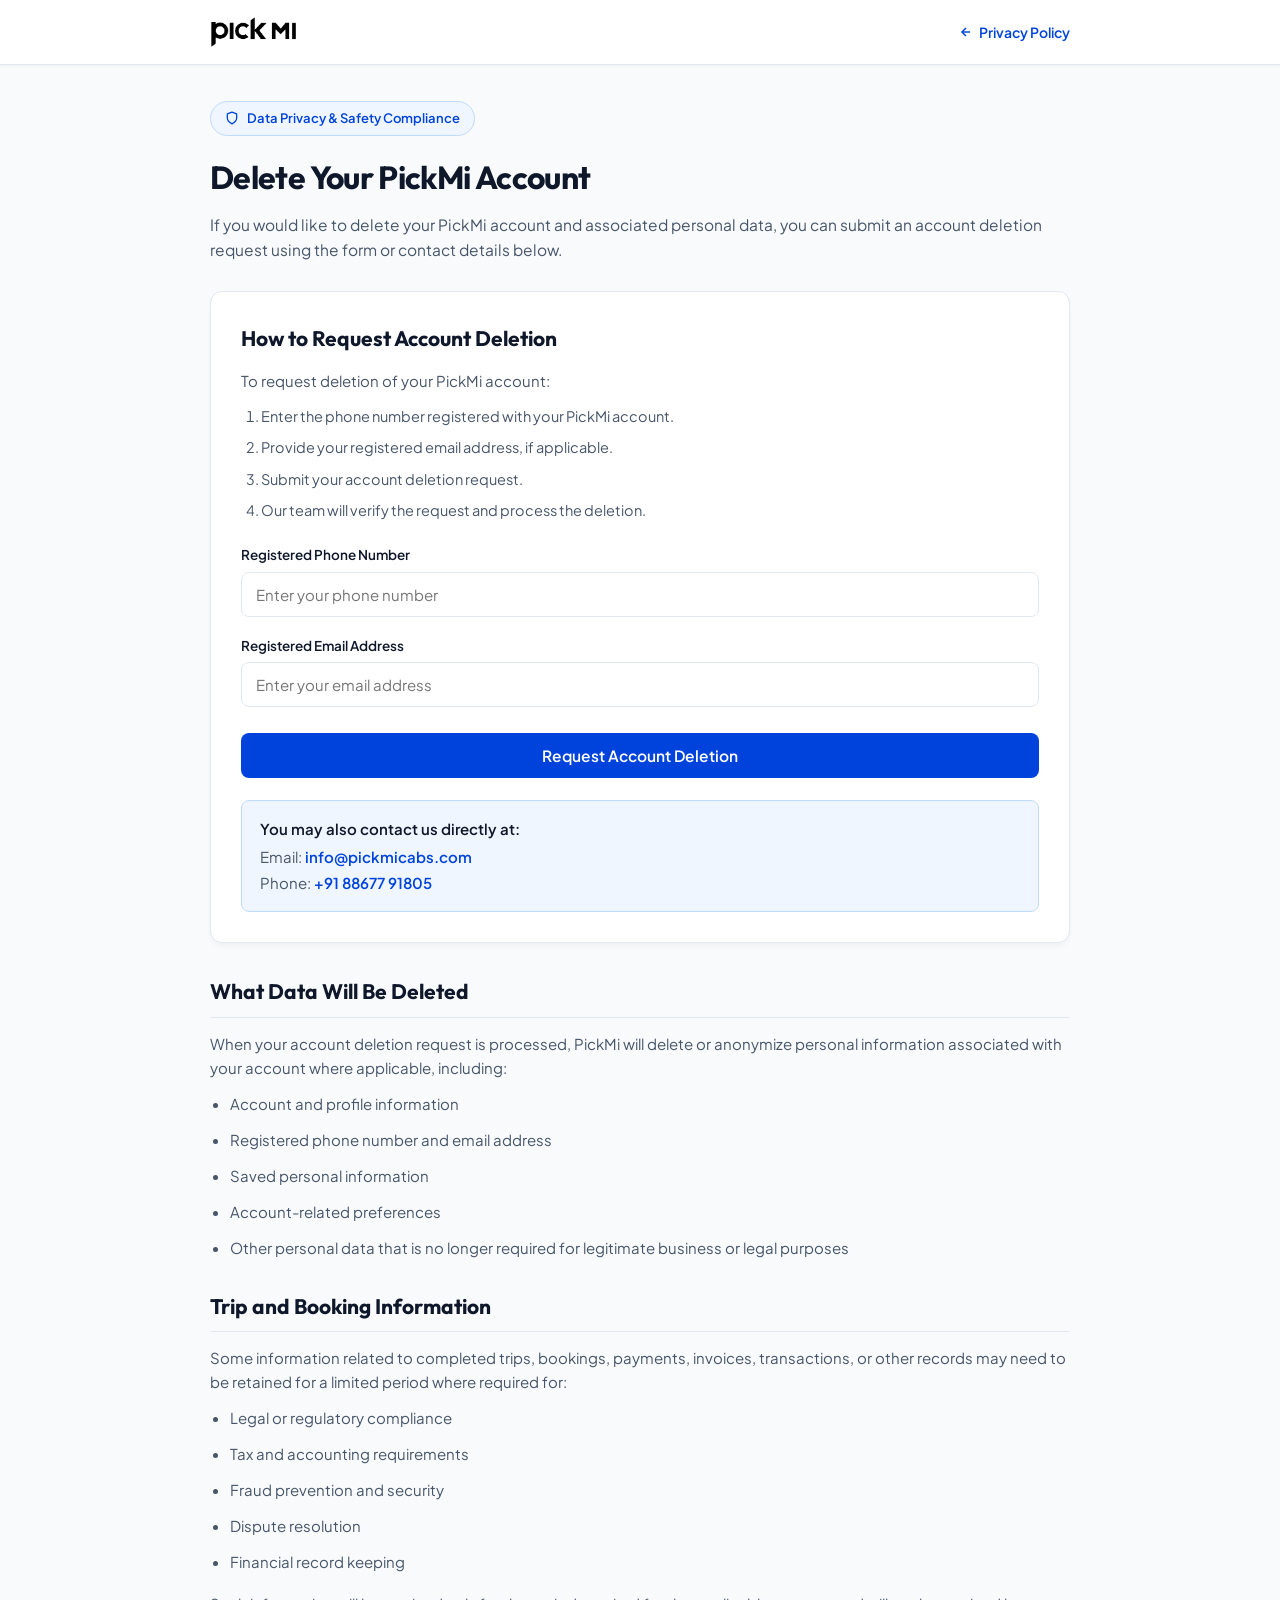
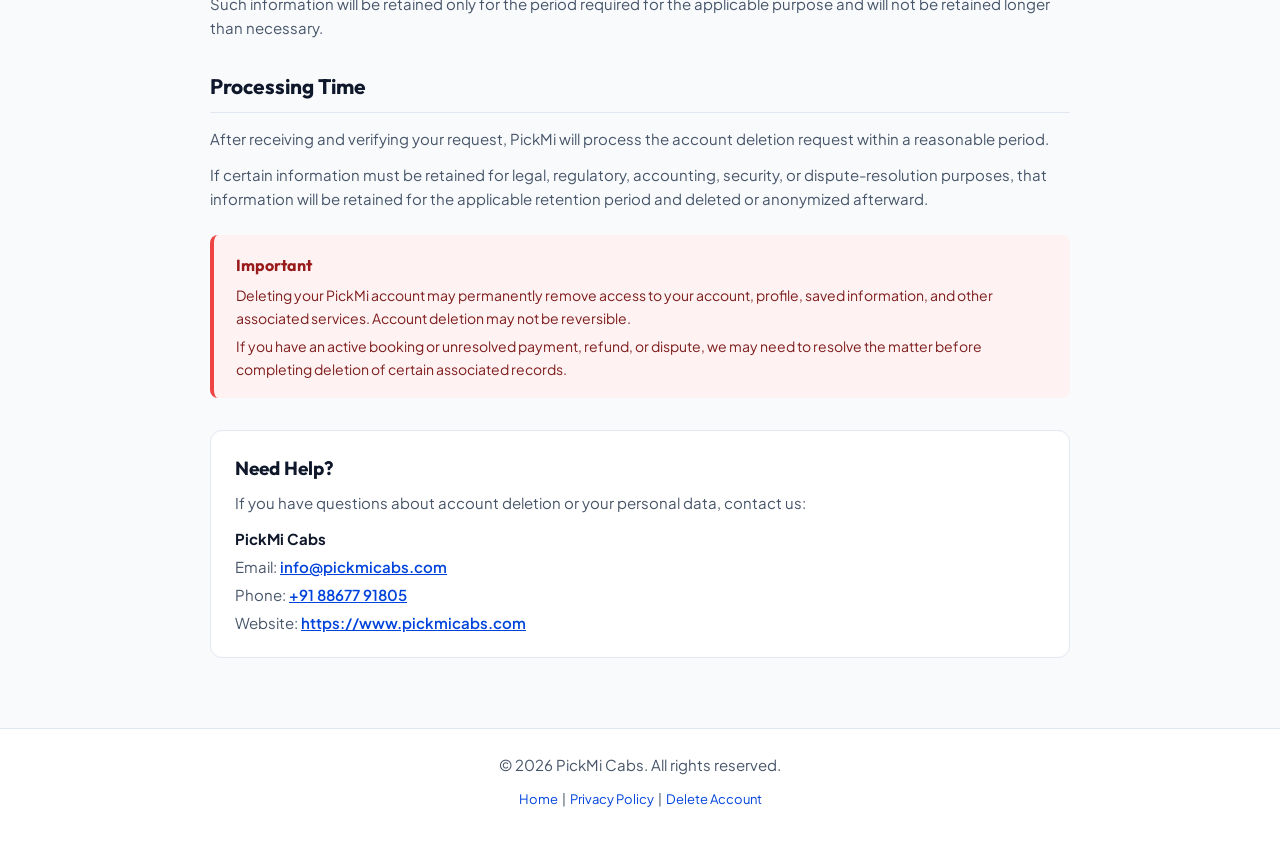
==== account-deletion.html @ 015c2fef "feat: Pickmi Cabs website with privacy policy, account deletion, and updated hero banner" ====
<!DOCTYPE html>
<html lang="en">
<head>
  <meta charset="UTF-8">
  <meta name="viewport" content="width=device-width, initial-scale=1.0">
  <title>Delete Your PickMi Account | Pickmi Cabs</title>
  <meta name="description" content="Submit an account deletion request for your PickMi account and associated personal data. Compliant with Google Play &amp; App Store Data Safety policy requirements.">
  <meta name="keywords" content="PickMi delete account, PickMi account deletion request, PickMi privacy, remove account data">
  <link rel="canonical" href="https://www.pickmicabs.com/account-deletion.html">

  <!-- Favicon -->
  <link rel="icon" type="image/png" href="assets/logo.png">

  <!-- Google Fonts -->
  <link rel="preconnect" href="https://fonts.googleapis.com">
  <link rel="preconnect" href="https://fonts.gstatic.com" crossorigin>
  <link href="https://fonts.googleapis.com/css2?family=Outfit:wght@500;600;700;800&family=Plus+Jakarta+Sans:wght@400;500;600;700&display=swap" rel="stylesheet">

  <style>
    :root {
      --primary: #0043DC;
      --primary-hover: #0033B3;
      --success: #10B981;
      --danger: #EF4444;
      --text-main: #0F172A;
      --text-muted: #475569;
      --bg-body: #F8FAFC;
      --bg-card: #FFFFFF;
      --border: #E2E8F0;
      --radius: 12px;
    }

    * { box-sizing: border-box; margin: 0; padding: 0; }

    body {
      font-family: 'Plus Jakarta Sans', -apple-system, BlinkMacSystemFont, 'Segoe UI', Roboto, sans-serif;
      background-color: var(--bg-body);
      color: var(--text-main);
      line-height: 1.6;
      -webkit-font-smoothing: antialiased;
    }

    header {
      border-bottom: 1px solid var(--border);
      padding: 16px 0;
      background: #FFFFFF;
      position: sticky;
      top: 0;
      z-index: 100;
      box-shadow: 0 1px 3px rgba(0,0,0,0.05);
    }

    .header-container {
      max-width: 900px;
      margin: 0 auto;
      padding: 0 20px;
      display: flex;
      align-items: center;
      justify-content: space-between;
    }

    .brand-link {
      display: inline-flex;
      align-items: center;
      text-decoration: none;
    }

    .brand-logo {
      height: 32px;
      width: auto;
      display: block;
    }

    .brand-text {
      font-family: 'Outfit', sans-serif;
      font-size: 24px;
      font-weight: 700;
      color: #0F172A;
    }

    .brand-text span { color: var(--primary); }

    .nav-back {
      font-size: 14px;
      font-weight: 600;
      color: var(--primary);
      text-decoration: none;
      display: inline-flex;
      align-items: center;
      gap: 6px;
    }
    .nav-back:hover { text-decoration: underline; }

    .container {
      max-width: 900px;
      margin: 36px auto 70px;
      padding: 0 20px;
    }

    .hero-badge {
      display: inline-flex;
      align-items: center;
      gap: 8px;
      background: #EFF6FF;
      color: var(--primary);
      border: 1px solid #BFDBFE;
      padding: 6px 14px;
      border-radius: 999px;
      font-size: 13px;
      font-weight: 600;
      margin-bottom: 16px;
    }

    .hero-badge svg {
      width: 14px;
      height: 14px;
    }

    h1 {
      font-family: 'Outfit', sans-serif;
      font-size: 32px;
      font-weight: 700;
      color: var(--text-main);
      margin-bottom: 10px;
      letter-spacing: -0.02em;
    }

    .subtitle {
      font-size: 15.5px;
      color: var(--text-muted);
      margin-bottom: 28px;
    }

    .card {
      background: var(--bg-card);
      border: 1px solid var(--border);
      border-radius: var(--radius);
      padding: 30px;
      box-shadow: 0 4px 6px -1px rgba(0, 0, 0, 0.04);
      margin-bottom: 32px;
    }

    .card-title {
      font-family: 'Outfit', sans-serif;
      font-size: 21px;
      font-weight: 700;
      margin-bottom: 14px;
      color: var(--text-main);
    }

    .instructions-list {
      margin-bottom: 22px;
      padding-left: 20px;
    }

    .instructions-list li {
      color: var(--text-muted);
      font-size: 14.5px;
      margin-bottom: 8px;
    }

    .form-group {
      margin-bottom: 18px;
    }

    .form-label {
      display: block;
      font-size: 13.5px;
      font-weight: 600;
      color: var(--text-main);
      margin-bottom: 6px;
    }

    .form-control {
      width: 100%;
      padding: 12px 14px;
      border: 1px solid var(--border);
      border-radius: 8px;
      font-size: 15px;
      font-family: inherit;
      color: var(--text-main);
      background-color: #FFFFFF;
      transition: border-color 0.2s, box-shadow 0.2s;
    }

    .form-control:focus {
      outline: none;
      border-color: var(--primary);
      box-shadow: 0 0 0 3px rgba(0, 67, 220, 0.15);
    }

    .btn-submit {
      width: 100%;
      background-color: var(--primary);
      color: #FFFFFF;
      border: none;
      padding: 13px 24px;
      border-radius: 8px;
      font-size: 15.5px;
      font-weight: 600;
      font-family: inherit;
      cursor: pointer;
      transition: background-color 0.2s;
      margin-top: 8px;
    }

    .btn-submit:hover {
      background-color: var(--primary-hover);
    }

    .contact-box {
      background-color: #EFF6FF;
      border: 1px solid #BFDBFE;
      border-radius: 8px;
      padding: 16px 18px;
      margin-top: 22px;
      font-size: 14px;
    }

    .contact-box a {
      color: var(--primary);
      font-weight: 600;
      text-decoration: none;
    }

    .contact-box a:hover {
      text-decoration: underline;
    }

    h2 {
      font-family: 'Outfit', sans-serif;
      font-size: 21px;
      font-weight: 700;
      margin: 30px 0 14px;
      color: var(--text-main);
      border-bottom: 1.5px solid var(--border);
      padding-bottom: 8px;
    }

    p, li {
      color: var(--text-muted);
      font-size: 15px;
      margin-bottom: 12px;
    }

    ul {
      padding-left: 20px;
      margin-bottom: 18px;
    }

    .important-box {
      background-color: #FEF2F2;
      border-left: 4px solid var(--danger);
      padding: 18px 22px;
      border-radius: 8px;
      margin: 24px 0;
    }

    .important-box h3 {
      color: #991B1B;
      font-size: 16px;
      margin-bottom: 6px;
      font-family: 'Outfit', sans-serif;
    }

    .important-box p {
      color: #7F1D1D;
      font-size: 14px;
      margin-bottom: 6px;
    }

    .important-box p:last-child {
      margin-bottom: 0;
    }

    .help-section {
      background: var(--bg-card);
      border: 1px solid var(--border);
      padding: 22px 24px;
      border-radius: var(--radius);
      margin-top: 32px;
    }

    .help-section h3 {
      font-family: 'Outfit', sans-serif;
      font-size: 19px;
      margin-bottom: 8px;
    }

    .success-card {
      display: none;
      background: #ECFDF5;
      border: 1px solid #A7F3D0;
      border-radius: var(--radius);
      padding: 28px;
      text-align: center;
      margin-bottom: 20px;
    }

    .success-icon {
      width: 44px;
      height: 44px;
      background: #D1FAE5;
      color: var(--success);
      border-radius: 50%;
      display: flex;
      align-items: center;
      justify-content: center;
      margin: 0 auto 12px;
      font-size: 22px;
      font-weight: bold;
    }

    footer {
      border-top: 1px solid var(--border);
      padding: 24px 0;
      text-align: center;
      font-size: 13.5px;
      color: var(--text-muted);
      background: #FFFFFF;
    }

    footer a {
      color: var(--primary);
      text-decoration: none;
    }
    footer a:hover { text-decoration: underline; }
  </style>
</head>
<body>

  <!-- HEADER -->
  <header>
    <div class="header-container">
      <a href="index.html" class="brand-link" aria-label="Pickmi Home">
        <img src="assets/logo.png" alt="Pickmi Cabs Logo" class="brand-logo" onerror="this.style.display='none';this.nextElementSibling.style.display='inline';">
        <span class="brand-text" style="display:none;">Pick<span>mi</span></span>
      </a>
      <a href="privacy-policy.html" class="nav-back">
        <svg width="14" height="14" viewBox="0 0 24 24" fill="none" stroke="currentColor" stroke-width="2.5">
          <line x1="19" y1="12" x2="5" y2="12"></line>
          <polyline points="12 19 5 12 12 5"></polyline>
        </svg>
        Privacy Policy
      </a>
    </div>
  </header>

  <main class="container">
    <div class="hero-badge">
      <svg viewBox="0 0 24 24" fill="none" stroke="currentColor" stroke-width="2.2" stroke-linecap="round" stroke-linejoin="round">
        <path d="M12 22s8-4 8-10V5l-8-3-8 3v7c0 6 8 10 8 10z"></path>
      </svg>
      Data Privacy &amp; Safety Compliance
    </div>

    <h1>Delete Your PickMi Account</h1>
    <p class="subtitle">
      If you would like to delete your PickMi account and associated personal data, you can submit an account deletion request using the form or contact details below.
    </p>

    <!-- FORM CARD -->
    <div class="card">
      <div class="card-title">How to Request Account Deletion</div>
      <p style="margin-bottom: 12px;">To request deletion of your PickMi account:</p>
      <ol class="instructions-list">
        <li>Enter the phone number registered with your PickMi account.</li>
        <li>Provide your registered email address, if applicable.</li>
        <li>Submit your account deletion request.</li>
        <li>Our team will verify the request and process the deletion.</li>
      </ol>

      <!-- Success Notification -->
      <div id="successCard" class="success-card">
        <div class="success-icon">&#10003;</div>
        <h3 style="font-family:'Outfit', sans-serif; font-size:20px; color:#065F46; margin-bottom:8px;">Account Deletion Request Submitted</h3>
        <p style="font-size:14px; color:#047857; margin-bottom:16px;">
          Your request has been received. Our team will verify your details and process the deletion request.
        </p>
        <button type="button" class="btn-submit" style="background:#059669; max-width:260px; margin:0 auto;" onclick="resetForm()">Submit Another Request</button>
      </div>

      <!-- Deletion Form -->
      <form id="deletionForm" onsubmit="handleFormSubmit(event)">
        <div class="form-group">
          <label class="form-label" for="phone">Registered Phone Number</label>
          <input type="tel" class="form-control" id="phone" placeholder="Enter your phone number" required>
        </div>

        <div class="form-group">
          <label class="form-label" for="email">Registered Email Address</label>
          <input type="email" class="form-control" id="email" placeholder="Enter your email address">
        </div>

        <button type="submit" class="btn-submit">Request Account Deletion</button>
      </form>

      <div class="contact-box">
        <p style="margin-bottom: 4px; font-weight: 600; color: var(--text-main);">You may also contact us directly at:</p>
        <p style="margin-bottom: 2px;">Email: <a href="mailto:info@pickmicabs.com">info@pickmicabs.com</a></p>
        <p style="margin-bottom: 0;">Phone: <a href="tel:+918867791805">+91 88677 91805</a></p>
      </div>
    </div>

    <!-- WHAT DATA WILL BE DELETED -->
    <h2>What Data Will Be Deleted</h2>
    <p>When your account deletion request is processed, PickMi will delete or anonymize personal information associated with your account where applicable, including:</p>
    <ul>
      <li>Account and profile information</li>
      <li>Registered phone number and email address</li>
      <li>Saved personal information</li>
      <li>Account-related preferences</li>
      <li>Other personal data that is no longer required for legitimate business or legal purposes</li>
    </ul>

    <!-- TRIP AND BOOKING INFORMATION -->
    <h2>Trip and Booking Information</h2>
    <p>Some information related to completed trips, bookings, payments, invoices, transactions, or other records may need to be retained for a limited period where required for:</p>
    <ul>
      <li>Legal or regulatory compliance</li>
      <li>Tax and accounting requirements</li>
      <li>Fraud prevention and security</li>
      <li>Dispute resolution</li>
      <li>Financial record keeping</li>
    </ul>
    <p>Such information will be retained only for the period required for the applicable purpose and will not be retained longer than necessary.</p>

    <!-- PROCESSING TIME -->
    <h2>Processing Time</h2>
    <p>After receiving and verifying your request, PickMi will process the account deletion request within a reasonable period.</p>
    <p>If certain information must be retained for legal, regulatory, accounting, security, or dispute-resolution purposes, that information will be retained for the applicable retention period and deleted or anonymized afterward.</p>

    <!-- IMPORTANT -->
    <div class="important-box">
      <h3>Important</h3>
      <p>Deleting your PickMi account may permanently remove access to your account, profile, saved information, and other associated services. Account deletion may not be reversible.</p>
      <p>If you have an active booking or unresolved payment, refund, or dispute, we may need to resolve the matter before completing deletion of certain associated records.</p>
    </div>

    <!-- NEED HELP -->
    <div class="help-section">
      <h3>Need Help?</h3>
      <p style="margin-bottom: 12px;">If you have questions about account deletion or your personal data, contact us:</p>
      <p style="margin-bottom: 4px; font-weight: 700; color: var(--text-main);">PickMi Cabs</p>
      <p style="margin-bottom: 4px;">Email: <a href="mailto:info@pickmicabs.com" style="color: var(--primary); font-weight: 600;">info@pickmicabs.com</a></p>
      <p style="margin-bottom: 4px;">Phone: <a href="tel:+918867791805" style="color: var(--primary); font-weight: 600;">+91 88677 91805</a></p>
      <p style="margin-bottom: 0;">Website: <a href="https://www.pickmicabs.com" target="_blank" style="color: var(--primary); font-weight: 600;">https://www.pickmicabs.com</a></p>
    </div>

  </main>

  <!-- FOOTER -->
  <footer>
    <div style="max-width:900px; margin:0 auto; padding:0 20px;">
      <p>&copy; 2026 PickMi Cabs. All rights reserved.</p>
      <p style="margin-top:6px; font-size:13px;">
        <a href="index.html">Home</a> &nbsp;|&nbsp;
        <a href="privacy-policy.html">Privacy Policy</a> &nbsp;|&nbsp;
        <a href="account-deletion.html">Delete Account</a>
      </p>
    </div>
  </footer>

  <script>
    function handleFormSubmit(event) {
      event.preventDefault();
      const phone = document.getElementById("phone").value.trim();
      if (!phone) {
        alert("Please enter your registered phone number.");
        return;
      }
      document.getElementById("deletionForm").style.display = "none";
      document.getElementById("successCard").style.display = "block";
    }

    function resetForm() {
      document.getElementById("deletionForm").reset();
      document.getElementById("deletionForm").style.display = "block";
      document.getElementById("successCard").style.display = "none";
    }
  </script>

</body>
</html>
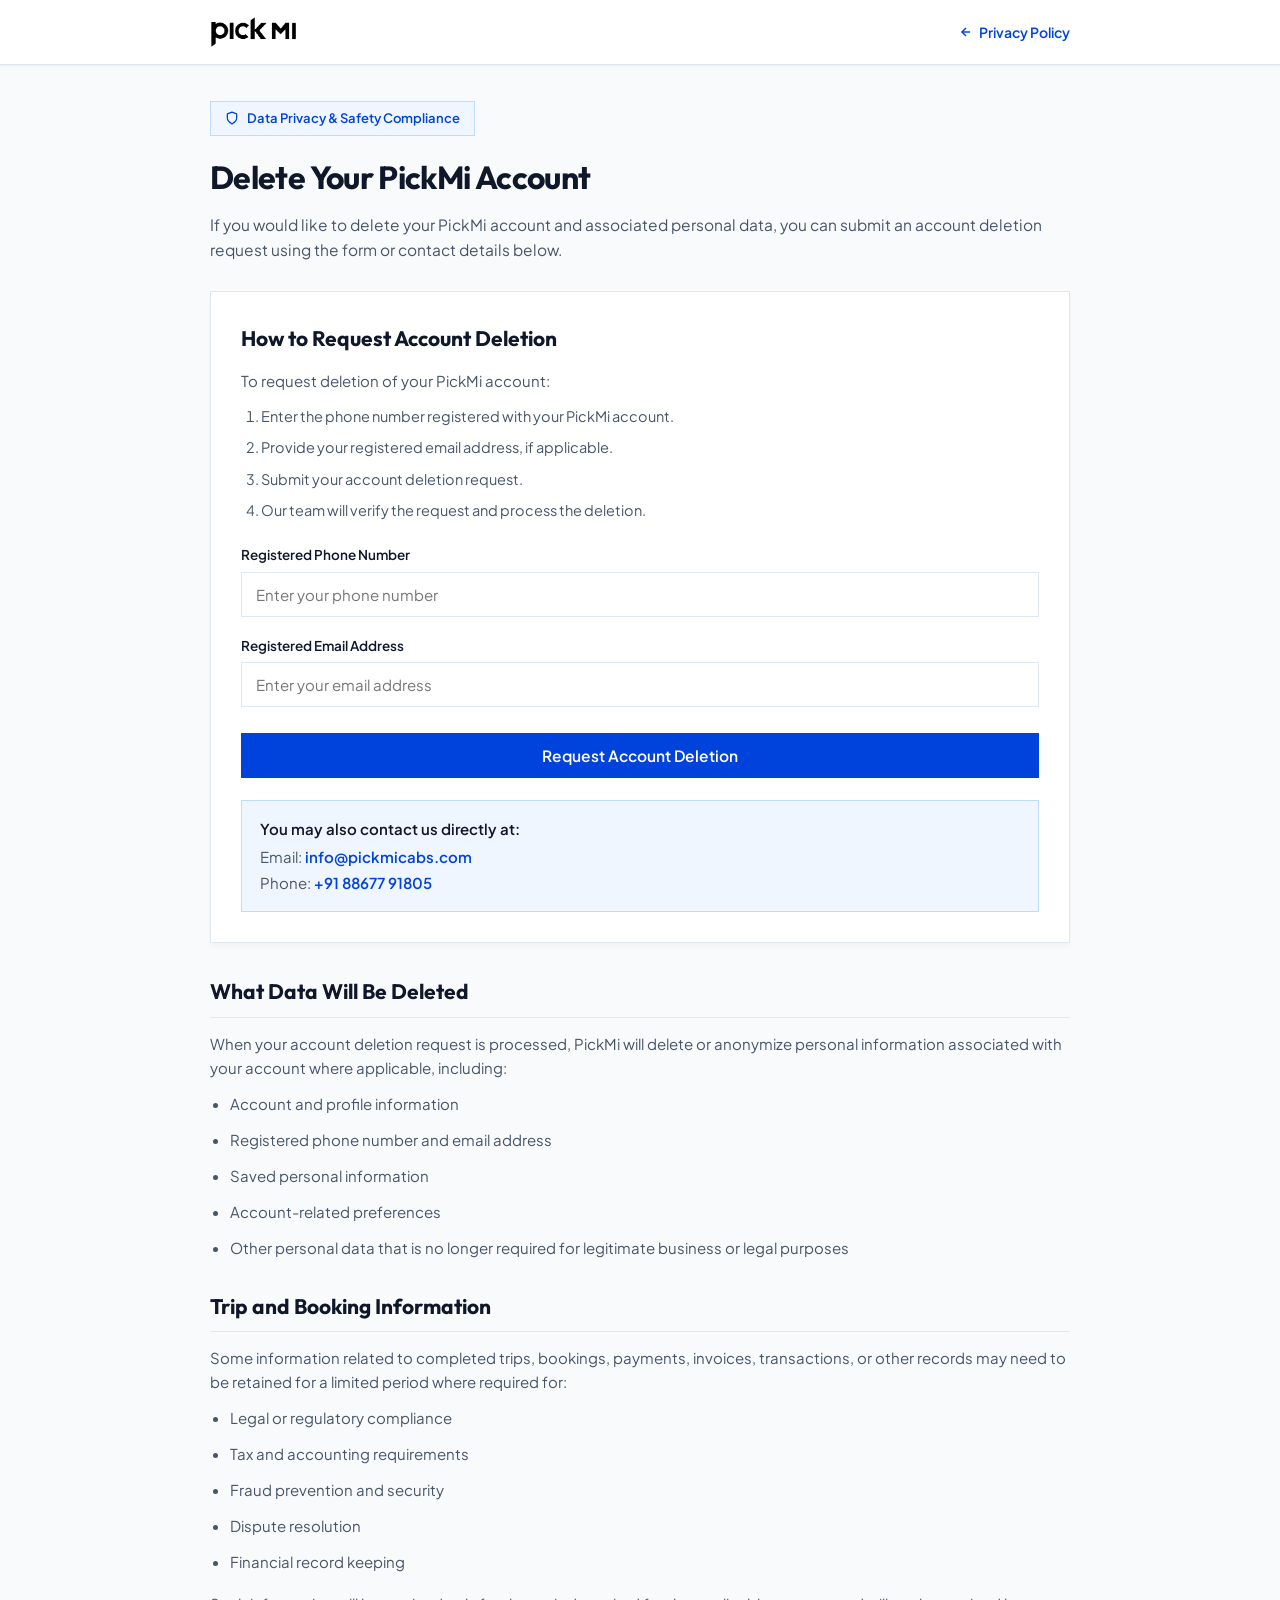
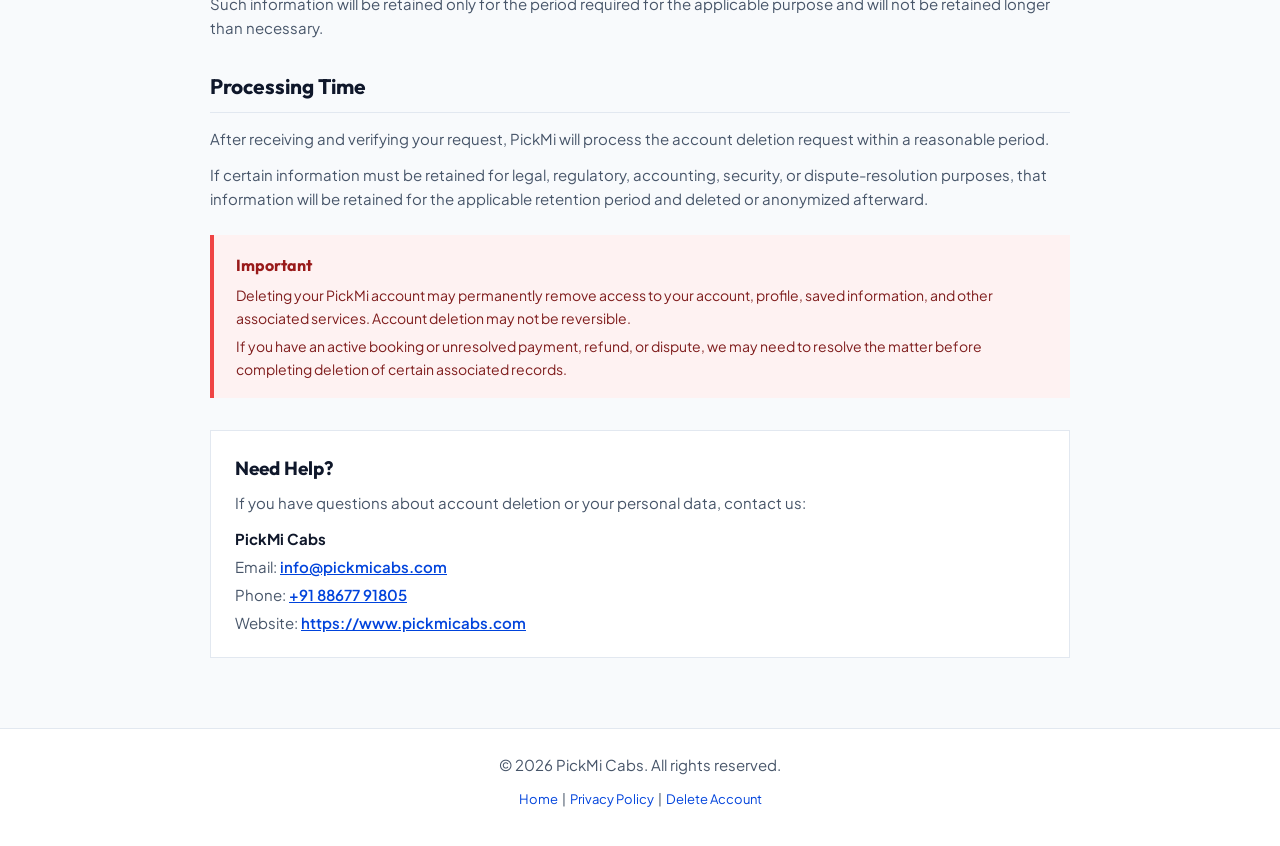
==== commit d0775b5c: "feat: mobile responsive updates for trip details, flush home layout, profile photo updates, and asse" ====
--- a/account-deletion.html
+++ b/account-deletion.html
@@ -27,10 +27,11 @@
       --bg-body: #F8FAFC;
       --bg-card: #FFFFFF;
       --border: #E2E8F0;
-      --radius: 12px;
-    }
-
-    * { box-sizing: border-box; margin: 0; padding: 0; }
+      --radius: 0px;
+    }
+
+    * { box-sizing: border-box; margin: 0; padding: 0; border-radius: 0px !important; -webkit-border-radius: 0px !important; }
+    *, *::before, *::after { border-radius: 0px !important; -webkit-border-radius: 0px !important; }
 
     body {
       font-family: 'Plus Jakarta Sans', -apple-system, BlinkMacSystemFont, 'Segoe UI', Roboto, sans-serif;
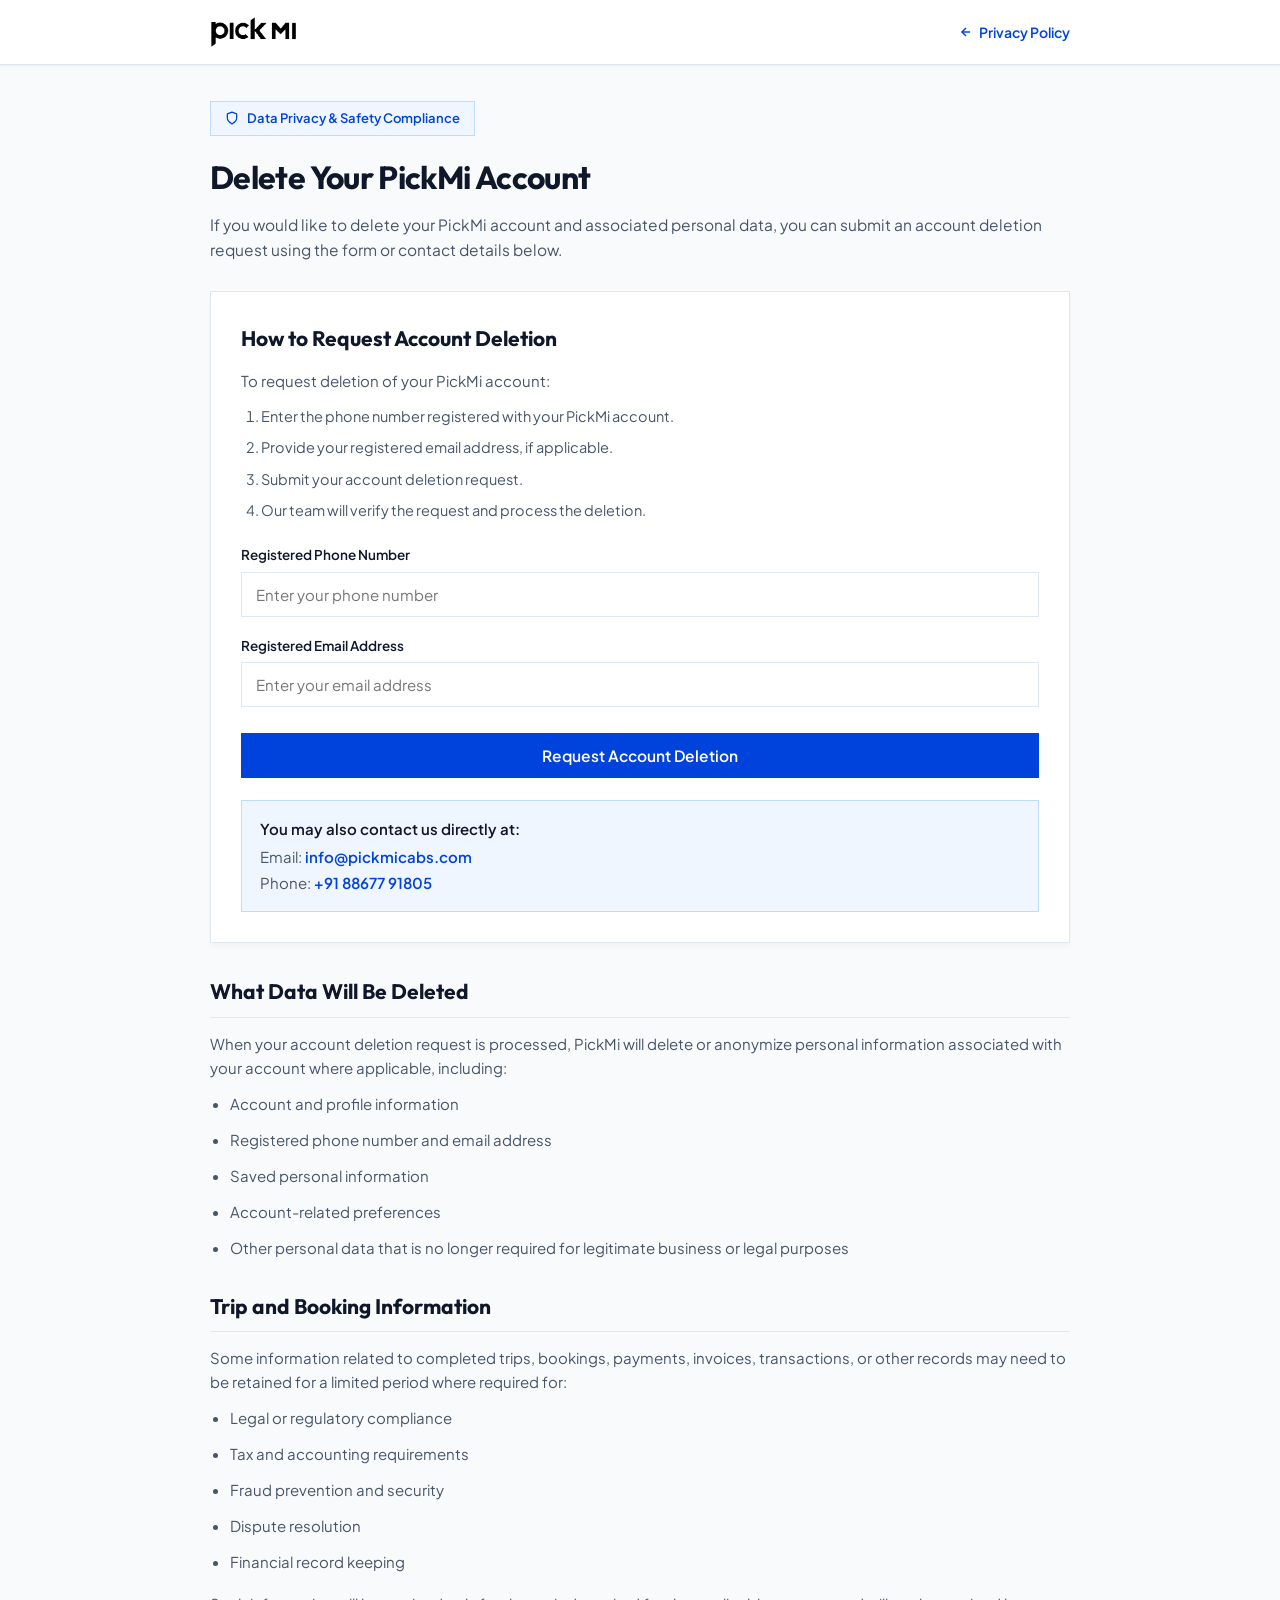
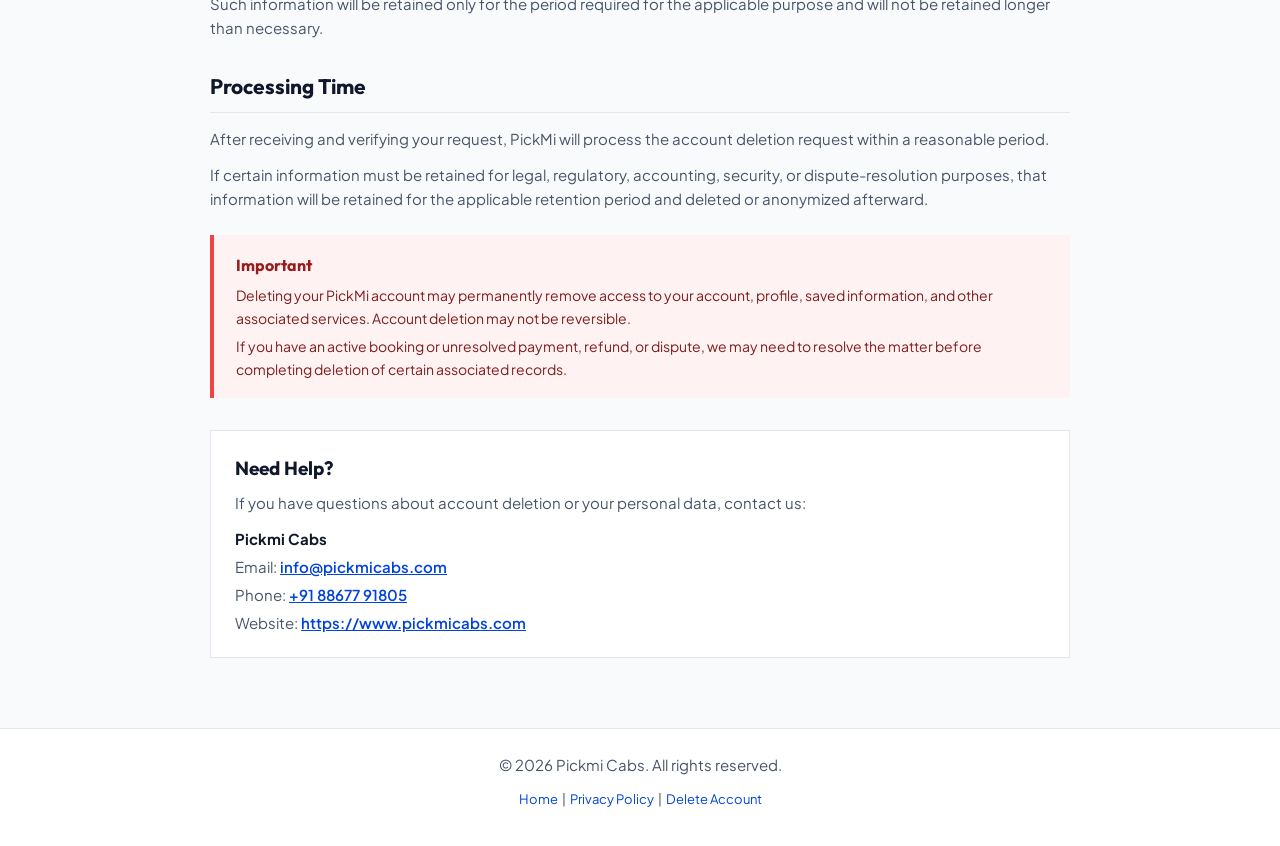
==== commit 95594c55: "Update browser tab title and branding to 'Pickmi Cabs' with lowercase 'm'" ====
--- a/account-deletion.html
+++ b/account-deletion.html
@@ -3,13 +3,22 @@
 <head>
   <meta charset="UTF-8">
   <meta name="viewport" content="width=device-width, initial-scale=1.0">
-  <title>Delete Your PickMi Account | Pickmi Cabs</title>
+  <title>Delete Your Pickmi Account | Pickmi Cabs</title>
   <meta name="description" content="Submit an account deletion request for your PickMi account and associated personal data. Compliant with Google Play &amp; App Store Data Safety policy requirements.">
   <meta name="keywords" content="PickMi delete account, PickMi account deletion request, PickMi privacy, remove account data">
   <link rel="canonical" href="https://www.pickmicabs.com/account-deletion.html">
 
-  <!-- Favicon -->
-  <link rel="icon" type="image/png" href="assets/logo.png">
+  <!-- Favicon System (Multi-resolution, cross-browser, cache-busted) -->
+  <link rel="shortcut icon" href="favicon.ico?v=3">
+  <link rel="icon" type="image/x-icon" href="favicon.ico?v=3">
+  <link rel="icon" type="image/png" sizes="16x16" href="assets/favicon-16x16.png?v=3">
+  <link rel="icon" type="image/png" sizes="32x32" href="assets/favicon-32x32.png?v=3">
+  <link rel="icon" type="image/png" sizes="48x48" href="assets/favicon-48x48.png?v=3">
+  <link rel="icon" type="image/png" sizes="96x96" href="assets/favicon-96x96.png?v=3">
+  <link rel="icon" type="image/png" sizes="192x192" href="assets/favicon-192x192.png?v=3">
+  <link rel="apple-touch-icon" sizes="180x180" href="assets/apple-touch-icon.png?v=3">
+  <link rel="manifest" href="site.webmanifest?v=3">
+  <meta name="theme-color" content="#0043DC">
 
   <!-- Google Fonts -->
   <link rel="preconnect" href="https://fonts.googleapis.com">
@@ -442,7 +451,7 @@
     <div class="help-section">
       <h3>Need Help?</h3>
       <p style="margin-bottom: 12px;">If you have questions about account deletion or your personal data, contact us:</p>
-      <p style="margin-bottom: 4px; font-weight: 700; color: var(--text-main);">PickMi Cabs</p>
+      <p style="margin-bottom: 4px; font-weight: 700; color: var(--text-main);">Pickmi Cabs</p>
       <p style="margin-bottom: 4px;">Email: <a href="mailto:info@pickmicabs.com" style="color: var(--primary); font-weight: 600;">info@pickmicabs.com</a></p>
       <p style="margin-bottom: 4px;">Phone: <a href="tel:+918867791805" style="color: var(--primary); font-weight: 600;">+91 88677 91805</a></p>
       <p style="margin-bottom: 0;">Website: <a href="https://www.pickmicabs.com" target="_blank" style="color: var(--primary); font-weight: 600;">https://www.pickmicabs.com</a></p>
@@ -453,7 +462,7 @@
   <!-- FOOTER -->
   <footer>
     <div style="max-width:900px; margin:0 auto; padding:0 20px;">
-      <p>&copy; 2026 PickMi Cabs. All rights reserved.</p>
+      <p>&copy; 2026 Pickmi Cabs. All rights reserved.</p>
       <p style="margin-top:6px; font-size:13px;">
         <a href="index.html">Home</a> &nbsp;|&nbsp;
         <a href="privacy-policy.html">Privacy Policy</a> &nbsp;|&nbsp;
